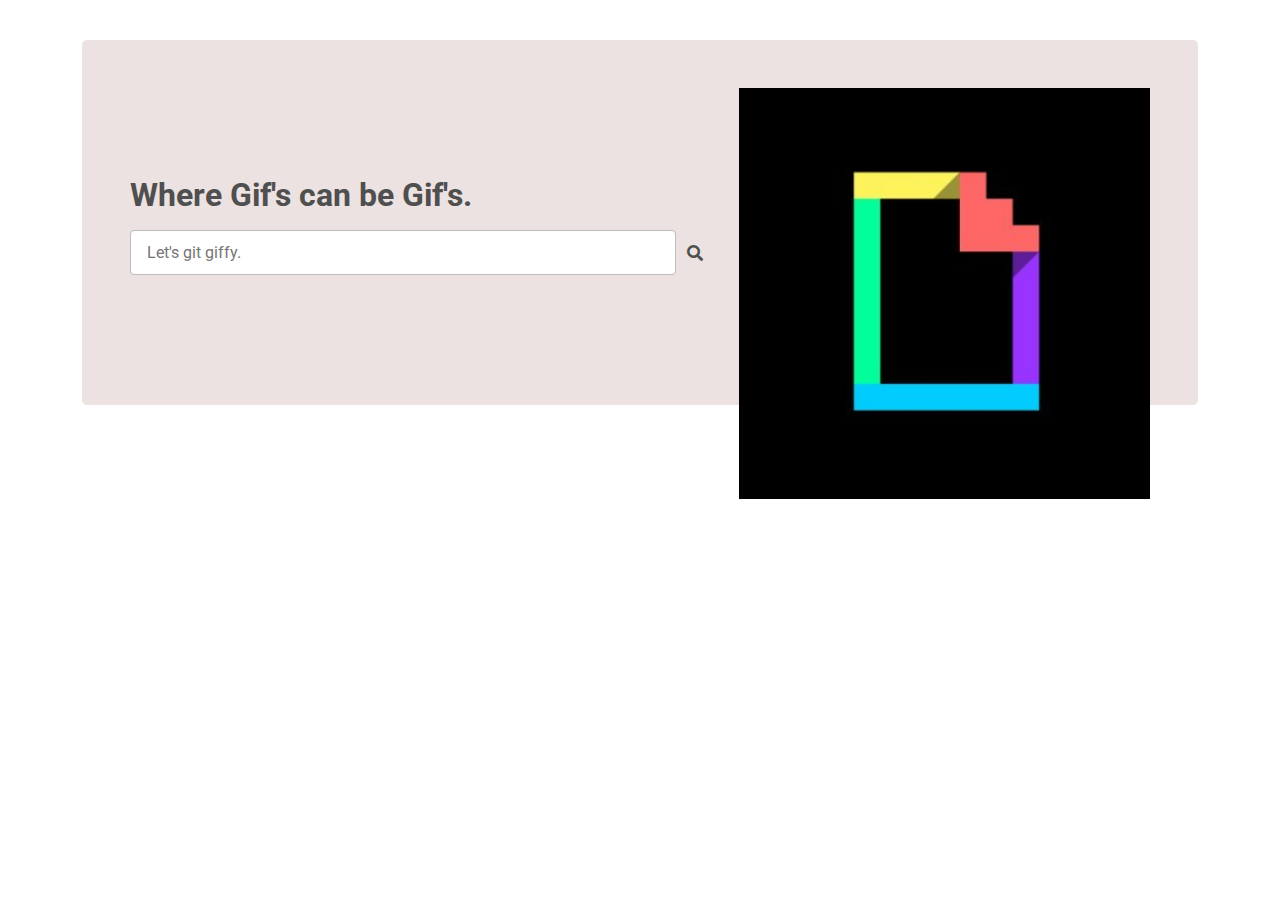
==== public/index.html @ bd5e7fef "initial update. working api call and search! but basic." ====
<!DOCTYPE html>
<html lang="en">
  <head>
    <meta charset="UTF-8" />
    <meta name="viewport" content="width=device-width, initial-scale=1, shrink-to-fit=no" />
    <meta http-equiv="x-ua-compatible" content="ie=edge" />
    <title>Gif Is Pronounced Gif!</title>

    <!-- * FONTS and ICONS start -->
    <!-- MDB icon -->
    <link rel="icon" href="./assets/giphyico.png" type="image/x-icon" />
    <!-- Font Awesome -->
    <link rel="stylesheet" href="https://use.fontawesome.com/releases/v5.11.2/css/all.css" />
    <!-- Google Fonts Roboto -->
    <link
        rel="stylesheet"
        href="https://fonts.googleapis.com/css2?family=Roboto:wght@300;400;500;700&display=swap"
    />     <!-- *FONTS and ICONS end -->

    <!-- * STYLE start -->
    <!-- MDB ESSENTIAL -->
    <link rel="stylesheet" href="./css/mdb.min.css" />
    <!-- MDB More -->
    <link rel="stylesheet" href="./plugins/css/all.min.css" />
    <!-- Custom styles -->
    <link rel="stylesheet" href="./css/style.css"/>
    <!-- *STYLE end -->
</head>
<!-- ! BODY start -->

<body>
    <div class="container">
        <section>
            <div class="row mt-4 pt-3">
                <div class="col-12">
                    <!-- Jumbotron -->
                    <div class="p-5 rounded rounded-3" style="background-color: #ECE2E1; height: 365px;">
                        <div class="row">
                            <div class="col-lg-7">
                                <div class="pt-5 mt-4">
                                    <h2 class="my-3" style="font-weight: 700;">Where Gif's can be Gif's.</h2>
                                    <form class="d-flex input-group input-group-lg w-100 align-items-center">
                                        <input autocomplete="off" type="search" class="form-control rounded"
                                            placeholder="Let's git giffy." id="giphySearch"ham />
                                        <a href="#">
                                            <span class="input-group-text border-0" onclick="sendAPIrequest()"><i class="fas fa-search"></i></span>
                                        </a>
                                    </form>
                                </div>
                            </div>
                            <div class="col-lg-5">
                                <img src="./assets/giphylogo.jpg" class="w-100" id="gifPlaceholder"/>
                            </div>
                        </div>
                    </div>
                    <!-- Jumbotron -->
                </div>
            </div>
        </section>
    </div>


</body>
<!-- ! BODY start -->
<!-- * SCRIPTS starts -->
<!-- MDB -->
<script type="text/javascript" src="./js/mdb.min.js"></script>
<!-- MDB More -->
<script type="text/javascript" src="./plugins/js/all.min.js"></script>
<!-- Custom scripts -->
<script type="text/javascript" src="./js/apps.js"></script>
<!-- * SCRIPTS (End) -->
</html>
---- public/css/style.css ----
/* Style me up. */
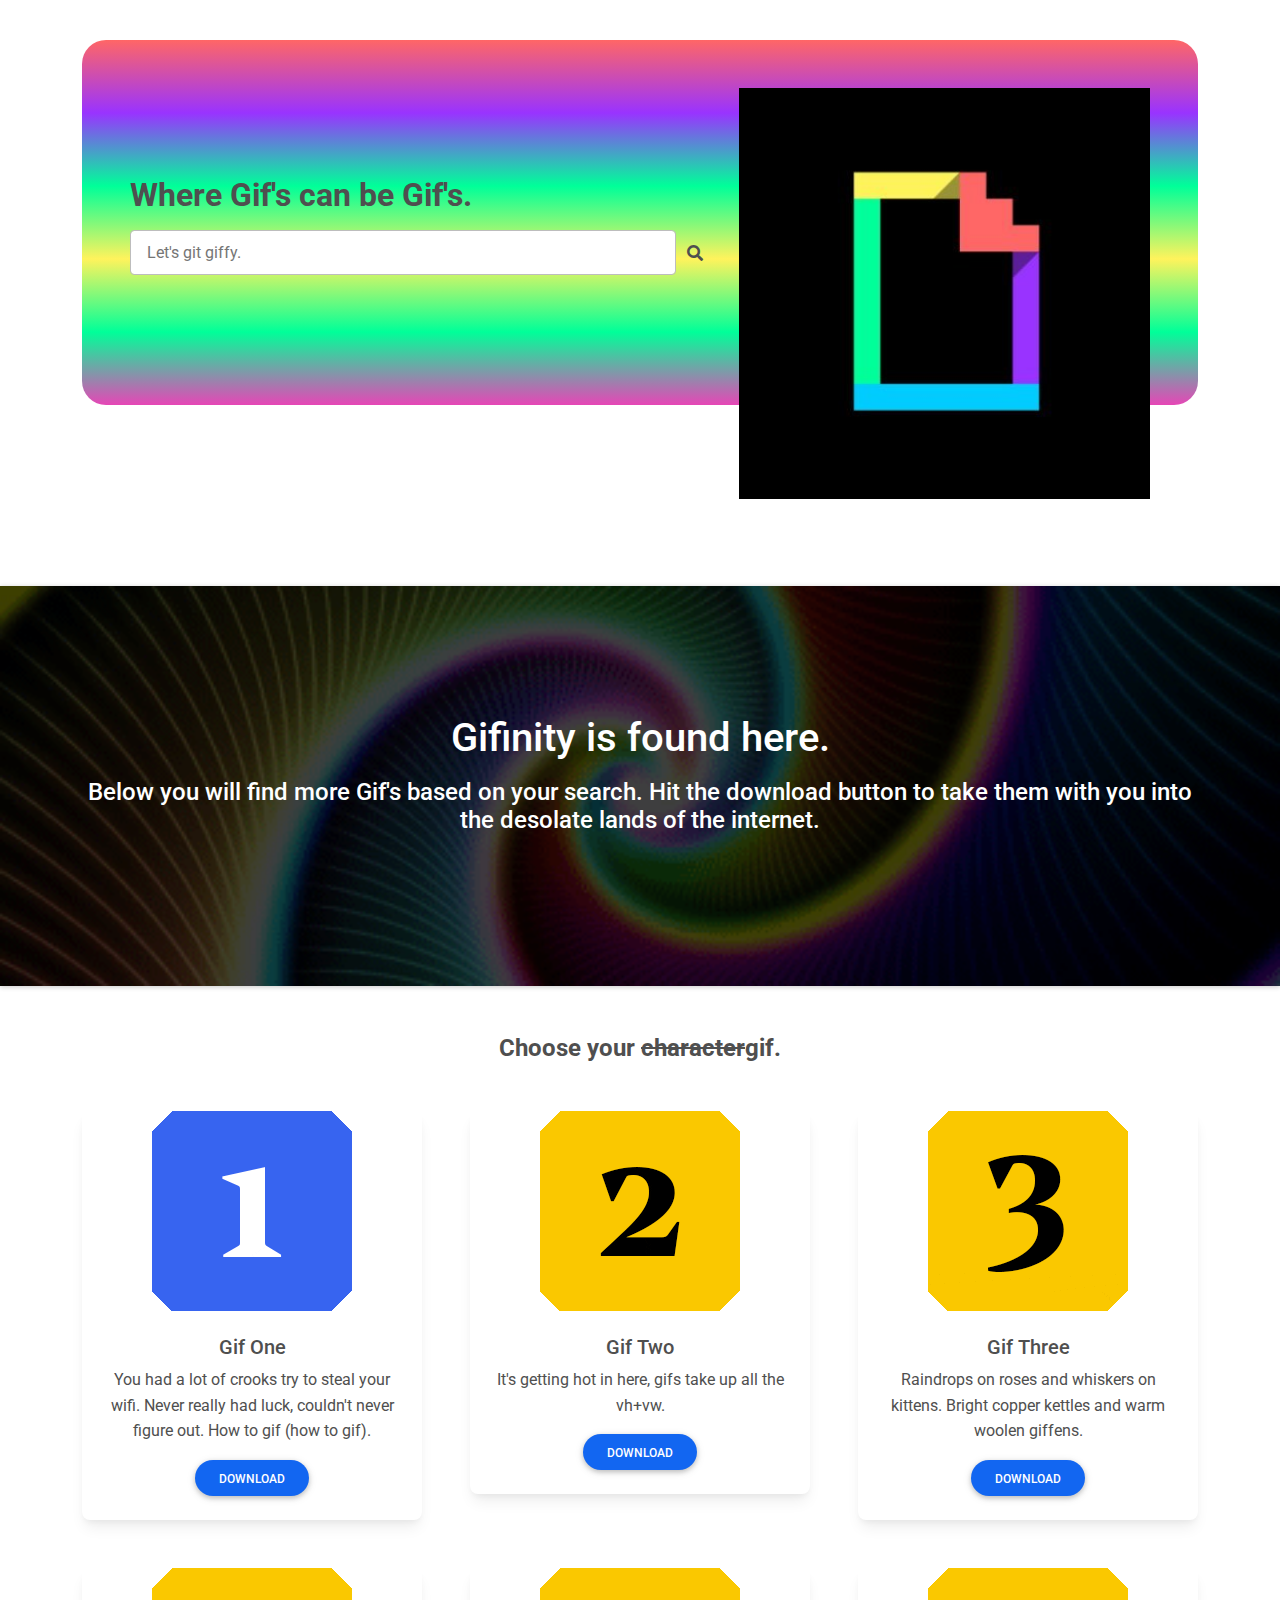
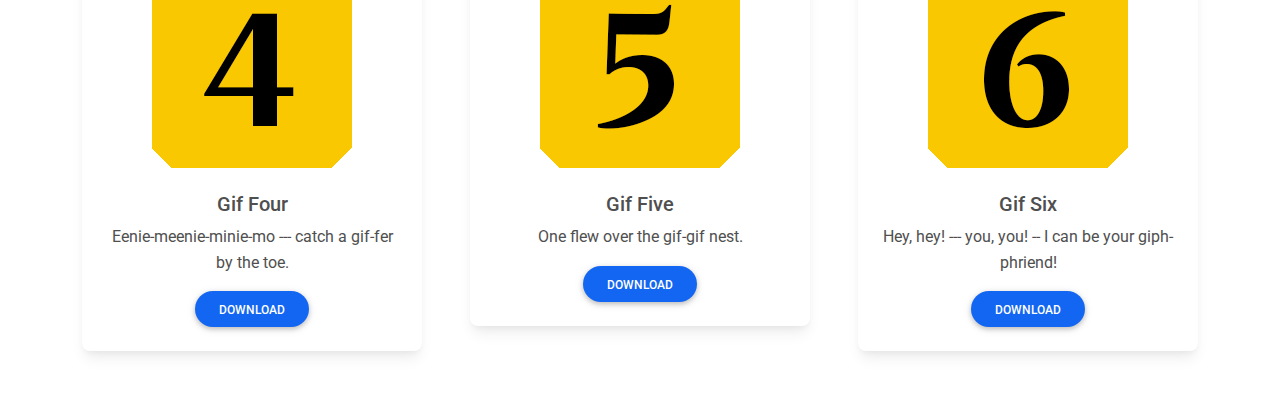
==== commit 88e2b842: "added 6 cards. card fill with giphy data. link is clickable to go to giphy website. main header gif " ====
--- a/public/index.html
+++ b/public/index.html
@@ -1,55 +1,72 @@
+<!-- ! HTML | start -->
 <!DOCTYPE html>
 <html lang="en">
-  <head>
+
+<!-- ! HEAD | start -->
+<head>
     <meta charset="UTF-8" />
     <meta name="viewport" content="width=device-width, initial-scale=1, shrink-to-fit=no" />
     <meta http-equiv="x-ua-compatible" content="ie=edge" />
+    
+    <!-- ! Title -->
     <title>Gif Is Pronounced Gif!</title>
 
-    <!-- * FONTS and ICONS start -->
-    <!-- MDB icon -->
-    <link rel="icon" href="./assets/giphyico.png" type="image/x-icon" />
-    <!-- Font Awesome -->
-    <link rel="stylesheet" href="https://use.fontawesome.com/releases/v5.11.2/css/all.css" />
-    <!-- Google Fonts Roboto -->
-    <link
-        rel="stylesheet"
-        href="https://fonts.googleapis.com/css2?family=Roboto:wght@300;400;500;700&display=swap"
-    />     <!-- *FONTS and ICONS end -->
-
-    <!-- * STYLE start -->
-    <!-- MDB ESSENTIAL -->
-    <link rel="stylesheet" href="./css/mdb.min.css" />
-    <!-- MDB More -->
-    <link rel="stylesheet" href="./plugins/css/all.min.css" />
-    <!-- Custom styles -->
-    <link rel="stylesheet" href="./css/style.css"/>
-    <!-- *STYLE end -->
+        <!-- * FONTS and ICONS | start -->
+        <!-- MDB icon -->
+        <link rel="icon" href="./assets/giphyico.png" type="image/x-icon" />
+        <!-- Font Awesome -->
+        <link rel="stylesheet" href="https://use.fontawesome.com/releases/v5.11.2/css/all.css" />
+        <!-- Google Fonts Roboto -->
+        <link
+            rel="stylesheet"
+            href="https://fonts.googleapis.com/css2?family=Roboto:wght@300;400;500;700&display=swap"
+        />     
+        <!-- *FONTS and ICONS | end -->
+
+            <!-- * STYLE | start -->
+            <!-- MDB ESSENTIAL -->
+            <link rel="stylesheet" href="./css/mdb.min.css" />
+            <!-- Custom styles -->
+            <link rel="stylesheet" href="./css/style.css"/>
+            <!-- * STYLE | end -->
 </head>
+<!-- ! HEAD | end -->
+
 <!-- ! BODY start -->
-
 <body>
-    <div class="container">
-        <section>
+
+<!-- ! Section: Main Search | start -->
+<section class="mb-5" id="mainSearchSection">
+    <div class="container mb-5">
+        <section class="mb-5">
             <div class="row mt-4 pt-3">
                 <div class="col-12">
                     <!-- Jumbotron -->
-                    <div class="p-5 rounded rounded-3" style="background-color: #ECE2E1; height: 365px;">
+                    <div class="p-5 rounded rounded-9" style="
+                    background: linear-gradient(
+                    180deg,
+                    rgba(255, 102, 102, 1) 0%,
+                    rgba(153, 51, 255, 1) 20%,
+                    rgba(0, 255, 153, 1) 40%,
+                    rgba(255, 243, 92, 1) 60%,
+                    rgba(0, 255, 153, 1) 80%,
+                    rgba(230, 70, 182, 1) 100%
+                                                );; height: 365px;">
                         <div class="row">
                             <div class="col-lg-7">
-                                <div class="pt-5 mt-4">
+                                <div class="pt-5 mt-4 mb-4">
                                     <h2 class="my-3" style="font-weight: 700;">Where Gif's can be Gif's.</h2>
                                     <form class="d-flex input-group input-group-lg w-100 align-items-center">
                                         <input autocomplete="off" type="search" class="form-control rounded"
-                                            placeholder="Let's git giffy." id="giphySearch"ham />
+                                            placeholder="Let's git giffy." id="giphySearch" />
                                         <a href="#">
-                                            <span class="input-group-text border-0" onclick="sendAPIrequest()"><i class="fas fa-search"></i></span>
+                                            <span class="input-group-text border-0" id="clickButton" onclick="sendAPIrequest()"><i class="fas fa-search"></i></span>
                                         </a>
                                     </form>
                                 </div>
                             </div>
-                            <div class="col-lg-5">
-                                <img src="./assets/giphylogo.jpg" class="w-100" id="gifPlaceholder"/>
+                            <div class="col-lg-5 mb-5 pb-5" id="gifPlaceholderSpan">
+                                <img src="./assets/giphylogo.jpg" class="w-100 mb-5 pb-5" id="gifPlaceholder"/>
                             </div>
                         </div>
                     </div>
@@ -58,16 +75,179 @@
             </div>
         </section>
     </div>
-
+</section>
+<!-- ! Section: Main Search | end -->
+
+<!-- ! Section Break: Main And Card Break | start-->
+<section class="mt-5 pt-5" id="mainAndCardBreak">
+
+    <div id="intro" class="bg-image shadow-1-strong" style="
+            background-image: url(./assets/backgroundGIf.gif);
+            height: 400px;
+            ">
+        <div class="mask text-white" style="background-color: rgba(0, 0, 0, 0.75)">
+            <div class="
+                    container
+                    d-flex
+                    align-items-center
+                    justify-content-center
+                    text-center
+                    h-100
+                    ">
+                <div class="text-white">
+                    <h1 class="mb-3">Gifinity is found here.</h1>
+                    <h4 class="mb-4">Below you will find more Gif's based on your search. Hit the download button to take them with you into the desolate lands of the internet.</h4>
+                </div>
+            </div>
+        </div>
+    </div>
+
+
+</section>
+<!-- ! Section Break: Main And Card Break | end -->
+
+<!-- ! Main Section: Card Search -->
+<main class="my-5">
+    <div class="container">
+
+        <!-- ! Section: GIF Image Cards-->
+        <section class="text-center">
+            <h4 class="mb-5"><strong>Choose your <s>character</s>gif.</strong></h4>
+            <div class="row g-4 g-lg-5"> 
+
+                                    <!-- * Card Body Number 1 -->
+                <div class="col-lg-4 col-md-12">
+                    <div class="card">
+                        <div class="bg-image hover-overlay ripple" data-mdb-ripple-color="light">
+                            <img src="./assets/gifNumberOne.gif" class="img-fluid" id="cardImgOne"/>
+                            <a href="">
+                                <div class="mask" style="background-color: rgba(251, 251, 251, 0.15)"></div>
+                            </a>
+                        </div>
+
+                        <div class="card-body">
+                            <h5 class="card-title">Gif One</h5>
+                            <p class="card-text" id="cardTxtOne">
+                                You had a lot of crooks try to steal your wifi.
+                                Never really had luck, couldn't never figure out.
+                                How to gif (how to gif).
+                            </p>
+                            <a href="" class="btn btn-primary btn-rounded" id="downloadOne" target="_blank">Download</a>
+                        </div>
+                    </div>
+                </div>
+
+                                    <!-- * Card Body Number 2 -->
+                <div class="col-lg-4 col-md-6">
+                    <div class="card">
+                        <div class="bg-image hover-overlay ripple" data-mdb-ripple-color="light">
+                            <img src="./assets/gifNumberTwo.gif" class="img-fluid" id="cardImgTwo"/>
+                            <a href="#!">
+                                <div class="mask" style="background-color: rgba(251, 251, 251, 0.15)"></div>
+                            </a>
+                        </div>
+                        <!-- * Card Body -->
+                        <div class="card-body">
+                            <h5 class="card-title">Gif Two</h5>
+                            <p class="card-text" id="cardTxtTwo">
+                                It's getting hot in here, gifs take up all the vh+vw. 
+                            </p>
+                            <a href="" class="btn btn-primary btn-rounded" id="downloadTwo" target="_blank">Download</a>
+                        </div>
+                    </div>
+                </div>
+
+                                    <!-- * Card Body Number 3 -->
+                <div class="col-lg-4 col-md-6">
+                    <div class="card">
+                        <div class="bg-image hover-overlay ripple" data-mdb-ripple-color="light">
+                            <img src="./assets/gifNumberThree.gif" class="img-fluid" id="cardImgThree"/>
+                            <a href="">
+                                <div class="mask" style="background-color: rgba(251, 251, 251, 0.15)"></div>
+                            </a>
+                        </div>
+                        <!-- * Card Body -->
+                        <div class="card-body">
+                            <h5 class="card-title">Gif Three</h5>
+                            <p class="card-text" id="cardTxtThree">
+                                Raindrops on roses and whiskers on kittens. Bright copper kettles and warm woolen giffens.
+                            </p>
+                            <a href="" class="btn btn-primary btn-rounded" id="downloadThree" target="_blank">Download</a>
+                        </div>
+                    </div>
+                </div>
+
+                                    <!-- * Card Body Number 4 -->
+                <div class="col-lg-4 col-md-12">
+                    <div class="card">
+                        <div class="bg-image hover-overlay ripple" data-mdb-ripple-color="light">
+                            <img src="./assets/gifNumberFour.gif" class="img-fluid" id="cardImgFour"/>
+                            <a href="#!">
+                                <div class="mask" style="background-color: rgba(251, 251, 251, 0.15)"></div>
+                            </a>
+                        </div>
+                        <div class="card-body">
+                            <h5 class="card-title">Gif Four</h5>
+                            <p class="card-text" id="cardTxtFour">
+                                Eenie-meenie-minie-mo --- catch a gif-fer by the toe.
+                            </p>
+                            <a href="" class="btn btn-primary btn-rounded" id="downloadFour" target="_blank">Download</a>
+                        </div>
+                    </div>
+                </div>
+
+                                    <!-- * Card Body Number 5 -->
+                <div class="col-lg-4 col-md-6">
+                    <div class="card">
+                        <div class="bg-image hover-overlay ripple" data-mdb-ripple-color="light">
+                            <img src="./assets/gifNumberFive.gif" class="img-fluid" id="cardImgFive"/>
+                            <a href="#!">
+                                <div class="mask" style="background-color: rgba(251, 251, 251, 0.15)"></div>
+                            </a>
+                        </div>
+                        <div class="card-body">
+                            <h5 class="card-title">Gif Five</h5>
+                            <p class="card-text"  id="cardTxtFive">
+                                One flew over the gif-gif nest. 
+                            </p>
+                            <a href="" class="btn btn-primary btn-rounded" id="downloadFive" target="_blank">Download</a>
+                        </div>
+                    </div>
+                </div>
+
+                                    <!-- * Card Body Number 6 -->
+                <div class="col-lg-4 col-md-6">
+                    <div class="card">
+                        <div class="bg-image hover-overlay ripple" data-mdb-ripple-color="light">
+                            <img src="./assets/gifNumberSix.gif" class="img-fluid" id="cardImgSix"/>
+                            <a href="#!">
+                                <div class="mask" style="background-color: rgba(251, 251, 251, 0.15)"></div>
+                            </a>
+                        </div>
+                        <div class="card-body">
+                            <h5 class="card-title">Gif Six</h5>
+                            <p class="card-text"  id="cardTxtSix">
+                                Hey, hey! --- you, you! -- I can be your giph-phriend! 
+                            </p>
+                            <a href="" class="btn btn-primary btn-rounded" id="downloadSix" target="_blank">Download</a>
+                        </div>
+                    </div>
+                </div>
+            </div>
+        </section>
+        <!--Section: Posts-->
+    </div>
+</main>
+<!-- Section: Content -->
 
 </body>
-<!-- ! BODY start -->
+<!-- ! BODY | end -->
+
 <!-- * SCRIPTS starts -->
 <!-- MDB -->
 <script type="text/javascript" src="./js/mdb.min.js"></script>
-<!-- MDB More -->
-<script type="text/javascript" src="./plugins/js/all.min.js"></script>
 <!-- Custom scripts -->
 <script type="text/javascript" src="./js/apps.js"></script>
 <!-- * SCRIPTS (End) -->
 </html>
+<!-- ! HTML | end -->--- a/public/css/style.css
+++ b/public/css/style.css
@@ -1 +1,12 @@
-/* Style me up. */+#gifPlaceholder{
+    margin-bottom: 100pt !important;
+}
+
+#gifPlaceholderSpan{
+    margin-bottom: 100pt !important;
+}
+
+
+#mainAndCardBreak{
+    margin-top: 100pt !important;
+}